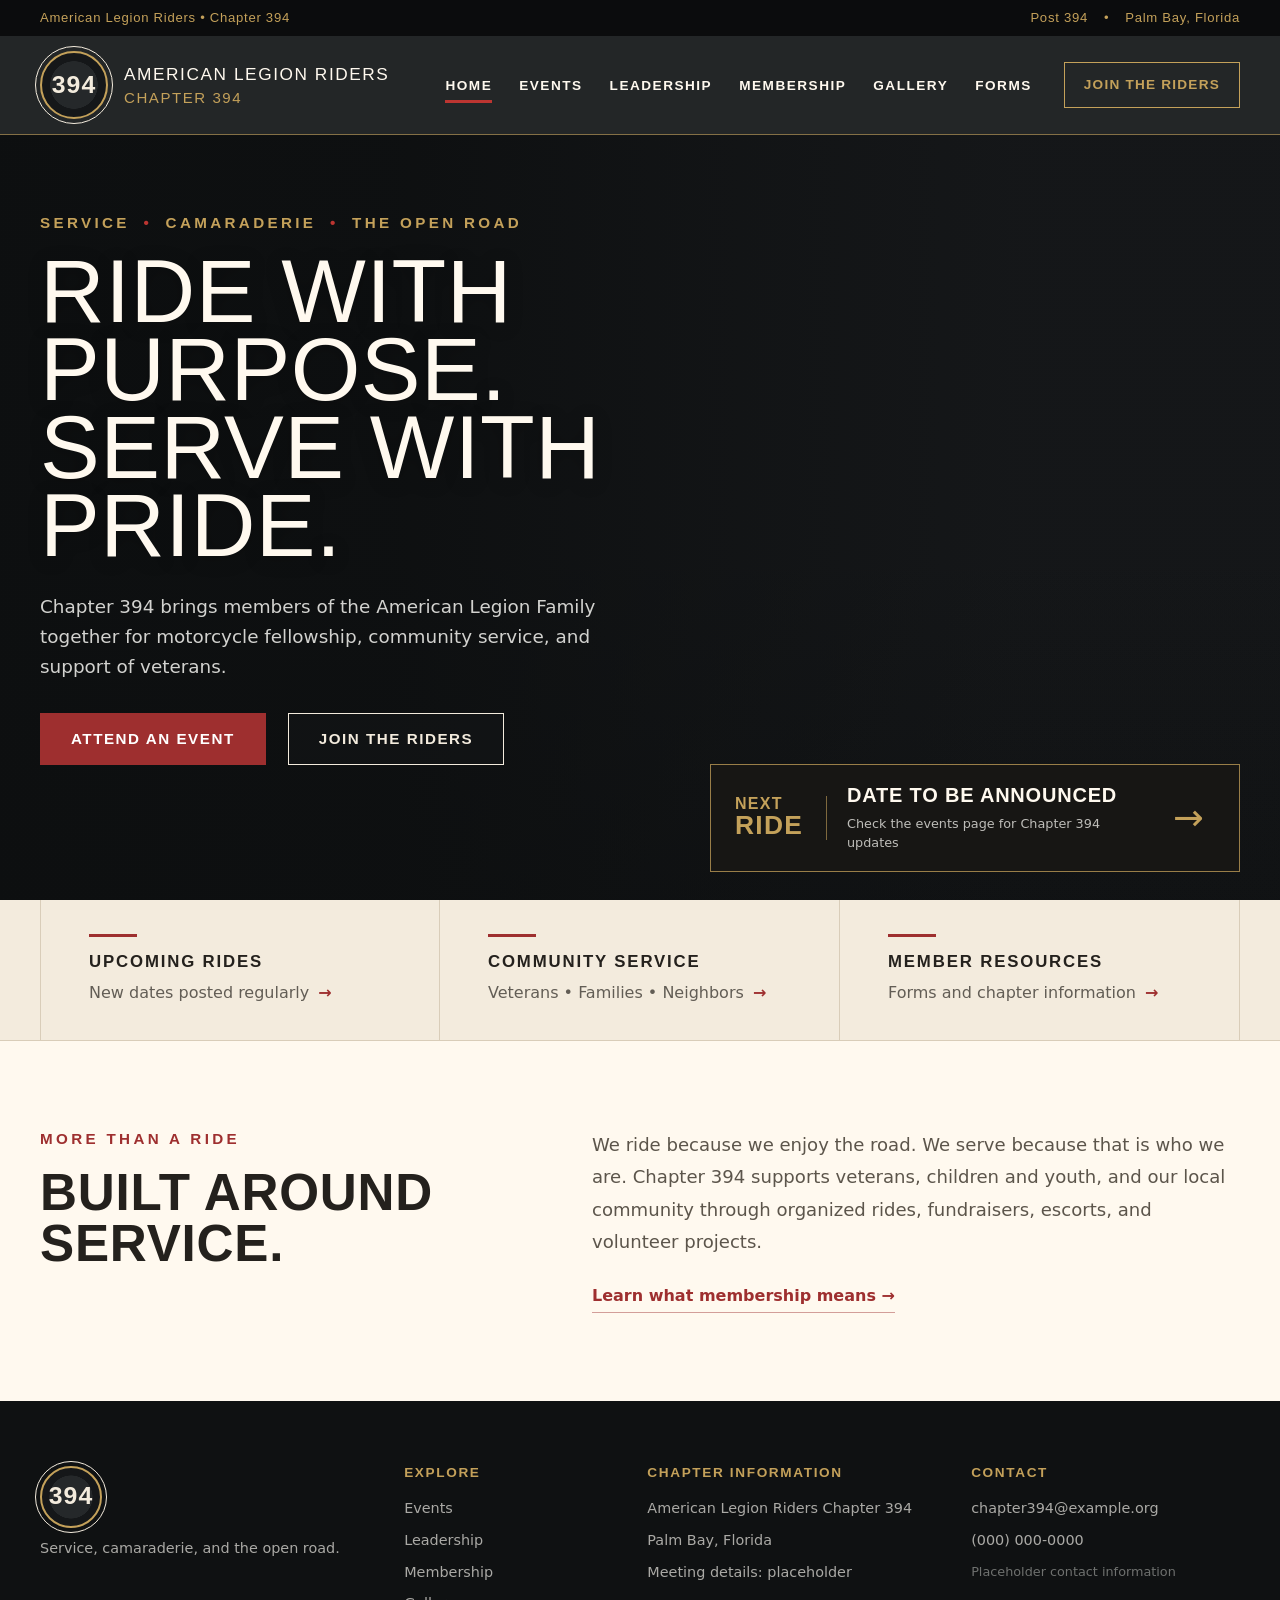
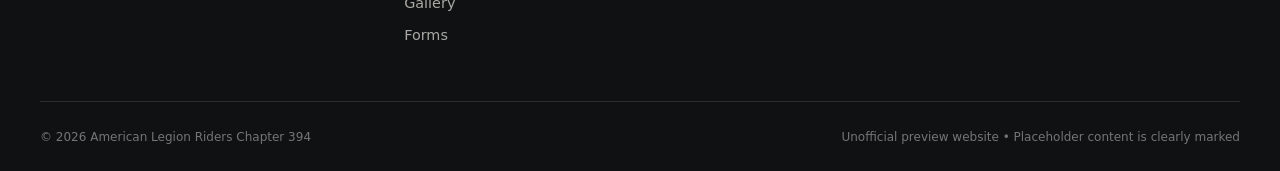
==== index.html @ c44722e5 "initial page rough on the edges ugly code" ====
<!DOCTYPE html>
<html lang="en">
<head>
    <meta charset="utf-8" />
    <meta name="viewport" content="width=device-width, initial-scale=1" />
    
    <!-- Link to your local CSS style sheet -->
    <link rel="stylesheet" href="style.css" />
    
    <!-- Link to your local JavaScript logic -->
    <script src="script.js"></script>

    <title>American Legion Riders Chapter 394</title>
    <meta name="description" content="Events, membership, leadership, galleries, and resources for American Legion Riders Chapter 394 in Palm Bay, Florida." />
    <meta name="codex-preview" content="development" />
</head>
<body>

    <!-- Utility Header Strip -->
    <div class="utility">
        <div class="wrap">
            <span>American Legion Riders • Chapter 394</span>
            <span class="utility-links">Post 394 <span>•</span> Palm Bay, Florida</span>
        </div>
    </div>

    <!-- Main Navigation Header -->
    <header class="site-header">
        <div class="wrap nav-wrap">
            <a href="index.html" class="brand" aria-label="Chapter 394 home">
                <span class="brand-mark">394</span>
                <span>American Legion Riders<small>Chapter 394</small></span>
            </a>
            <nav class="desktop-nav" aria-label="Main navigation">
                <a href="index.html" class="active">Home</a>
                <a href="events.html" class="">Events</a>
                <a href="leadership.html" class="">Leadership</a>
                <a href="membership.html" class="">Membership</a>
                <a href="gallery.html" class="">Gallery</a>
                <a href="forms.html" class="">Forms</a>
            </nav>
            <a href="membership.html" class="nav-cta">Join the Riders</a>
            
            <!-- Mobile Menu Toggler -->
            <details class="mobile-menu">
                <summary aria-label="Open navigation">
                    <span></span>
                    <span></span>
                    <span></span>
                </summary>
                <nav>
                    <a href="index.html" class="active">Home</a>
                    <a href="events.html" class="">Events</a>
                    <a href="leadership.html" class="">Leadership</a>
                    <a href="membership.html" class="">Membership</a>
                    <a href="gallery.html" class="">Gallery</a>
                    <a href="forms.html" class="">Forms</a>
                    <a href="membership.html">Join the Riders</a>
                </nav>
            </details>
        </div>
    </header>

    <!-- Main Webpage Content -->
    <main>
        <!-- Hero Section -->
        <section class="hero">
            <div class="hero-image" aria-hidden="true"></div>
            <div class="hero-shade"></div>
            <div class="hero-content wrap">
                <p class="eyebrow">Service <span>•</span> Camaraderie <span>•</span> The open road</p>
                <h1>Ride with purpose.<br/>Serve with pride.</h1>
                <p class="hero-copy">Chapter 394 brings members of the American Legion Family together for motorcycle fellowship, community service, and support of veterans.</p>
                <div class="button-row">
                    <a href="events.html" class="button button-red">Attend an event</a>
                    <a href="membership.html" class="button button-ghost">Join the Riders</a>
                </div>
            </div>
            <a href="/events" class="next-event">
                <span class="event-date">NEXT<br/><strong>RIDE</strong></span>
                <span><strong>Date to be announced</strong><small>Check the events page for Chapter 394 updates</small></span>
                <span class="arrow">→</span>
            </a>
        </section>

        <!-- Highlight Grid Section -->
        <section class="highlight-strip" aria-label="Chapter highlights">
            <div class="wrap highlight-grid">
                <a href="events.html" class="highlight">
                    <span class="red-rule"></span>
                    <strong>Upcoming rides</strong>
                    <span>New dates posted regularly <b>→</b></span>
                </a>
                <a href="events.html#service" class="highlight">
                    <span class="red-rule"></span>
                    <strong>Community service</strong>
                    <span>Veterans • Families • Neighbors <b>→</b></span>
                </a>
                <a href="forms.html" class="highlight">
                    <span class="red-rule"></span>
                    <strong>Member resources</strong>
                    <span>Forms and chapter information <b>→</b></span>
                </a>
            </div>
        </section>

        <!-- Brief Split Intro Section -->
        <section class="section split-intro wrap">
            <div>
                <p class="eyebrow dark">More than a ride</p>
                <h2>Built around service.</h2>
            </div>
            <div>
                <p>We ride because we enjoy the road. We serve because that is who we are. Chapter 394 supports veterans, children and youth, and our local community through organized rides, fundraisers, escorts, and volunteer projects.</p>
                <a href="membership.html" class="text-link">Learn what membership means →</a>
            </div>
        </section>
    </main>

    <!-- Footer Information Elements -->
    <footer>
        <div class="wrap footer-grid">
            <div>
                <div class="footer-mark">394</div>
                <p>Service, camaraderie, and the open road.</p>
            </div>
            <div>
                <strong>Explore</strong>
                <a href="events.html">Events</a>
                <a href="leadership.html">Leadership</a>
                <a href="membership.html">Membership</a>
                <a href="gallery.html">Gallery</a>
                <a href="forms.html">Forms</a>
            </div>
            <div>
                <strong>Chapter information</strong>
                <span>American Legion Riders Chapter 394</span>
                <span>Palm Bay, Florida</span>
                <span>Meeting details: placeholder</span>
            </div>
            <div>
                <strong>Contact</strong>
                <span>chapter394@example.org</span>
                <span>(000) 000-0000</span>
                <small>Placeholder contact information</small>
            </div>
        </div>
        <div class="footer-bottom wrap">
            <span>© 2026 American Legion Riders Chapter 394</span>
            <span>Unofficial preview website • Placeholder content is clearly marked</span>
        </div>
    </footer>

</body>
</html>
---- style.css ----
/* ! tailwindcss v4.2.1 | MIT License | https://tailwindcss.com */

@layer theme {
  :root,
  :host {
    --font-sans: ui-sans-serif, system-ui, sans-serif, "Apple Color Emoji", "Segoe UI Emoji", "Segoe UI Symbol", "Noto Color Emoji";
    --font-mono: ui-monospace, SFMono-Regular, Menlo, Monaco, Consolas, "Liberation Mono", "Courier New", monospace;
    --spacing: .25rem;
    --default-font-family: var(--font-sans);
    --default-mono-font-family: var(--font-mono);
  }
}

@layer base {
  *,
  :after,
  :before,
  ::backdrop {
    box-sizing: border-box;
    border: 0 solid;
    margin: 0;
    padding: 0;
  }

  ::file-selector-button {
    box-sizing: border-box;
    border: 0 solid;
    margin: 0;
    padding: 0;
  }

  html,
  :host {
    -webkit-text-size-adjust: 100%;
    tab-size: 4;
    line-height: 1.5;
    font-family: var(--default-font-family, ui-sans-serif, system-ui, sans-serif, "Apple Color Emoji", "Segoe UI Emoji", "Segoe UI Symbol", "Noto Color Emoji");
    font-feature-settings: var(--default-font-feature-settings, normal);
    font-variation-settings: var(--default-font-variation-settings, normal);
    -webkit-tap-highlight-color: transparent;
  }

  hr {
    height: 0;
    color: inherit;
    border-top-width: 1px;
  }

  abbr:where([title]) {
    -webkit-text-decoration: underline dotted;
    text-decoration: underline dotted;
  }

  h1,
  h2,
  h3,
  h4,
  h5,
  h6 {
    font-size: inherit;
    font-weight: inherit;
  }

  a {
    color: inherit;
    -webkit-text-decoration: inherit;
    text-decoration: inherit;
  }

  b,
  strong {
    font-weight: bolder;
  }

  code,
  kbd,
  samp,
  pre {
    font-family: var(--default-mono-font-family, ui-monospace, SFMono-Regular, Menlo, Monaco, Consolas, "Liberation Mono", "Courier New", monospace);
    font-feature-settings: var(--default-mono-font-feature-settings, normal);
    font-variation-settings: var(--default-mono-font-variation-settings, normal);
    font-size: 1em;
  }

  small {
    font-size: 80%;
  }

  sub,
  sup {
    vertical-align: baseline;
    font-size: 75%;
    line-height: 0;
    position: relative;
  }

  sub {
    bottom: -.25em;
  }

  sup {
    top: -.5em;
  }

  table {
    text-indent: 0;
    border-color: inherit;
    border-collapse: collapse;
  }

  :-moz-focusring {
    outline: auto;
  }

  progress {
    vertical-align: baseline;
  }

  summary {
    display: list-item;
  }

  ol,
  ul,
  menu {
    list-style: none;
  }

  img,
  svg,
  video,
  canvas,
  audio,
  iframe,
  embed,
  object {
    vertical-align: middle;
    display: block;
  }

  img,
  video {
    max-width: 100%;
    height: auto;
  }
}
@layer base {
  button,
  input,
  select,
  optgroup,
  textarea {
    font: inherit;
    font-feature-settings: inherit;
    font-variation-settings: inherit;
    letter-spacing: inherit;
    color: inherit;
    opacity: 1;
    background-color: #0000;
    border-radius: 0;
  }

  ::file-selector-button {
    font: inherit;
    font-feature-settings: inherit;
    font-variation-settings: inherit;
    letter-spacing: inherit;
    color: inherit;
    opacity: 1;
    background-color: #0000;
    border-radius: 0;
    margin-inline-end: 4px;
    appearance: button;
  }

  :where(select:is([multiple], [size])) optgroup {
    font-weight: bolder;
  }

  :where(select:is([multiple], [size])) optgroup option {
    padding-inline-start: 20px;
  }

  ::placeholder {
    opacity: 1;
  }

  @supports (not ((-webkit-appearance: -apple-pay-button))) or (contain-intrinsic-size: 1px) {
    ::placeholder {
      color: currentColor;
    }

    @supports (color: color-mix(in lab, red, red)) {
      ::placeholder {
        color: color-mix(in oklab, currentcolor 50%, transparent);
      }
    }
  }

  textarea {
    resize: vertical;
  }

  ::-webkit-search-decoration {
    -webkit-appearance: none;
  }

  ::-webkit-date-and-time-value {
    min-height: 1lh;
    text-align: inherit;
  }

  ::-webkit-datetime-edit {
    display: inline-flex;
    padding-block: 0;
  }

  ::-webkit-datetime-edit-fields-wrapper {
    padding: 0;
  }

  ::-webkit-datetime-edit-year-field,
  ::-webkit-datetime-edit-month-field,
  ::-webkit-datetime-edit-day-field,
  ::-webkit-datetime-edit-hour-field,
  ::-webkit-datetime-edit-minute-field,
  ::-webkit-datetime-edit-second-field,
  ::-webkit-datetime-edit-millisecond-field,
  ::-webkit-datetime-edit-meridiem-field {
    padding-block: 0;
  }

  ::-webkit-calendar-picker-indicator {
    line-height: 1;
  }

  :-moz-ui-invalid {
    box-shadow: none;
  }

  button,
  input:where([type=button], [type=reset], [type=submit]) {
    appearance: button;
  }

  ::-webkit-inner-spin-button,
  ::-webkit-outer-spin-button {
    height: auto;
  }

  [hidden]:where(:not([hidden=until-found])) {
    display: none !important;
  }
}

@layer components;

@layer utilities {
  .visible {
    visibility: visible;
  }

  .relative {
    position: relative;
  }

  .start {
    inset-inline-start: var(--spacing);
  }

  .table {
    display: table;
  }
}
/* Custom Theme Variables & Globals */
:root {
  --charcoal: #151719;
  --nav: #202326;
  --cream: #f3ebdd;
  --paper: #fff9ef;
  --red: #9e2f2f;
  --red-bright: #bc3531;
  --gold: #c4a15a;
  --muted: #a7aaac;
  --ink: #24211d;
  --line: #d9cdb9;
}

* {
  box-sizing: border-box;
}

html {
  scroll-behavior: smooth;
}

body {
  background: var(--paper);
  color: var(--ink);
  margin: 0;
  font-family: Inter, ui-sans-serif, system-ui, -apple-system, BlinkMacSystemFont, Segoe UI, sans-serif;
  overflow-x: clip;
}

a {
  text-decoration: none;
  color: inherit;
}

img {
  width: 100%;
  display: block;
}

button,
input,
summary {
  font: inherit;
}

/* Component & Layout Rules */
.wrap {
  width: min(1200px, 100% - 48px);
  margin-inline: auto;
}

.utility {
  height: 36px;
  color: var(--gold);
  letter-spacing: .055em;
  background: #0b0c0d;
  font-family: Arial Narrow, Impact, sans-serif;
  font-size: .82rem;
}

.utility .wrap {
  justify-content: space-between;
  align-items: center;
  height: 100%;
  display: flex;
}

.utility-links {
  gap: 16px;
  display: flex;
}

.site-header {
  z-index: 50;
  color: var(--paper);
  -webkit-backdrop-filter: blur(14px);
  backdrop-filter: blur(14px);
  background: #1c1f21f7;
  border-bottom: 1px solid #c4a15a99;
  position: sticky;
  top: 0;
}

.nav-wrap {
  align-items: center;
  gap: 32px;
  height: 98px;
  display: flex;
}

.brand {
  text-transform: uppercase;
  letter-spacing: .09em;
  align-items: center;
  gap: 16px;
  min-width: 325px;
  font-family: Arial Narrow, Impact, sans-serif;
  font-size: 1.08rem;
  line-height: 1.05;
  display: flex;
}

.brand small {
  color: var(--gold);
  margin-top: 7px;
  font-size: .94rem;
  display: block;
}

.brand-mark,
.footer-mark {
  border: 2px solid var(--gold);
  outline: 1px solid var(--cream);
  outline-offset: 4px;
  width: 68px;
  height: 68px;
  color: var(--cream);
  letter-spacing: .04em;
  background: radial-gradient(circle, #25282a 0 52%, #151719 53%);
  border-radius: 50%;
  place-items: center;
  font: 800 1.55rem/1 Arial Narrow, Impact, sans-serif;
  display: grid;
}

.desktop-nav {
  align-items: center;
  gap: 27px;
  margin-left: auto;
  display: flex;
}

.desktop-nav a {
  text-transform: uppercase;
  letter-spacing: .11em;
  padding: 36px 0 34px;
  font: 700 .85rem/1 Arial Narrow, Impact, sans-serif;
  position: relative;
}

.desktop-nav a:after {
  content: "";
  background: var(--red-bright);
  height: 3px;
  transition: right .16s;
  position: absolute;
  bottom: 24px;
  left: 0;
  right: 100%;
}

.desktop-nav a:hover:after,
.desktop-nav a.active:after {
  right: 0;
}

.nav-cta {
  border: 1px solid var(--gold);
  color: var(--gold);
  text-transform: uppercase;
  letter-spacing: .09em;
  padding: 15px 19px;
  font: 700 .85rem/1 Arial Narrow, Impact, sans-serif;
  transition: all .16s;
}

.nav-cta:hover {
  background: var(--gold);
  color: var(--charcoal);
  transform: translateY(-2px);
}

.mobile-menu {
  margin-left: auto;
  display: none;
  position: relative;
}

.mobile-menu summary {
  cursor: pointer;
  border: 1px solid var(--gold);
  align-content: center;
  gap: 5px;
  width: 46px;
  height: 42px;
  padding: 0 11px;
  list-style: none;
  display: grid;
}

.mobile-menu summary::-webkit-details-marker {
  display: none;
}

.mobile-menu summary span {
  background: var(--cream);
  height: 2px;
  display: block;
}

.mobile-menu nav {
  background: #151719;
  border-top: 1px solid #3b3d3f;
  padding: 12px 24px 24px;
  display: grid;
  position: fixed;
  top: 134px;
  left: 0;
  right: 0;
  box-shadow: 0 18px 30px #00000059;
}

.mobile-menu nav a {
  text-transform: uppercase;
  letter-spacing: .1em;
  border-bottom: 1px solid #323436;
  padding: 16px 4px;
  font-weight: 800;
}

.mobile-menu nav a.active {
  color: var(--gold);
}
.hero {
  min-height: 650px;
  color: var(--paper);
  background: var(--charcoal);
  position: relative;
  overflow: hidden;
}

.hero-image {
  background: url(/images/hero-road.png) 100%/cover no-repeat;
  position: absolute;
  inset: 0;
  transform: scale(1.01);
}

.hero-shade {
  background: linear-gradient(90deg, #0d0f10fa 0%, #0d0f10e6 31%, #0d0f106b 55%, #0d0f100a 79%), linear-gradient(#0000 55%, #0d0f108c);
  position: absolute;
  inset: 0;
}

.hero-content {
  z-index: 2;
  padding-top: 78px;
  padding-bottom: 135px;
  position: relative;
}

.eyebrow {
  color: var(--gold);
  text-transform: uppercase;
  letter-spacing: .22em;
  margin: 0 0 20px;
  font: 800 .95rem/1.3 Arial Narrow, Impact, sans-serif;
}

.eyebrow span {
  color: var(--red-bright);
  margin: 0 6px;
}

.eyebrow.dark {
  color: var(--red);
}

.hero h1,
.page-hero h1 {
  text-transform: uppercase;
  letter-spacing: .005em;
  margin: 0;
  font-family: Arial Narrow, Impact, sans-serif;
}

.hero h1 {
  text-shadow: 0 3px 18px #00000040;
  max-width: 720px;
  font-size: clamp(4.2rem, 7vw, 7.7rem);
  line-height: .87;
}

.hero-copy {
  color: #d2d2cf;
  width: min(590px, 100%);
  margin: 27px 0 0;
  font-size: 1.15rem;
  line-height: 1.65;
}

.button-row {
  gap: 22px;
  margin-top: 30px;
  display: flex;
}

.button {
  text-transform: uppercase;
  letter-spacing: .1em;
  border: 1px solid #0000;
  justify-content: center;
  align-items: center;
  min-height: 52px;
  padding: 0 30px;
  font: 800 .95rem/1 Arial Narrow, Impact, sans-serif;
  transition: transform .16s, box-shadow .16s, background .16s;
  display: inline-flex;
}

.button:hover {
  transform: translateY(-2px);
  box-shadow: 0 10px 24px #0003;
}

.button-red {
  background: var(--red);
  color: #fff;
}

.button-red:hover {
  background: var(--red-bright);
}

.button-ghost {
  border-color: var(--cream);
  color: var(--cream);
  background: #15171973;
}

.button-dark {
  background: var(--charcoal);
  color: var(--cream);
}

.next-event {
  z-index: 3;
  background: #181715f0;
  border: 1px solid #c4a15abf;
  grid-template-columns: 92px 1fr 42px;
  align-items: center;
  gap: 20px;
  width: min(530px, 100% - 48px);
  min-height: 104px;
  padding: 18px 24px;
  transition: all .16s;
  display: grid;
  position: absolute;
  bottom: 28px;
  right: max(24px, 50vw - 600px);
}

.next-event:hover {
  border-color: var(--gold);
  transform: translateY(-2px);
}

.event-date {
  color: var(--gold);
  letter-spacing: .08em;
  border-right: 1px solid #c4a15a99;
  font: 800 1rem/1.05 Arial Narrow, Impact, sans-serif;
}

.event-date strong {
  font-size: 1.65rem;
}

.next-event > span:nth-child(2) strong {
  text-transform: uppercase;
  letter-spacing: .04em;
  font: 800 1.25rem/1.2 Arial Narrow, Impact, sans-serif;
  display: block;
}

.next-event small {
  color: #bebdb9;
  margin-top: 7px;
  display: block;
}

.arrow {
  color: var(--gold);
  font-size: 2.3rem;
  transition: transform .16s;
}

.next-event:hover .arrow {
  transform: translate(5px);
}

.highlight-strip {
  background: var(--cream);
  border-bottom: 1px solid var(--line);
}

.highlight-grid {
  grid-template-columns: repeat(3, 1fr);
  display: grid;
}

.highlight {
  border-right: 1px solid var(--line);
  min-height: 140px;
  padding: 34px 48px;
  position: relative;
}

.highlight:first-child {
  border-left: 1px solid var(--line);
}

.red-rule {
  background: var(--red);
  width: 48px;
  height: 3px;
  margin-bottom: 17px;
  display: block;
}

.highlight strong {
  text-transform: uppercase;
  letter-spacing: .11em;
  font: 800 1.05rem/1 Arial Narrow, Impact, sans-serif;
  display: block;
}

.highlight > span:last-child {
  color: #625d55;
  margin-top: 11px;
  display: block;
}

.highlight b {
  color: var(--red);
  margin-left: 4px;
}

.highlight:hover {
  background: #fbf5e9;
}

.section {
  padding-block: 88px;
}

.split-intro {
  grid-template-columns: .8fr 1.2fr;
  align-items: start;
  gap: 10%;
  display: grid;
}

h2 {
  text-transform: uppercase;
  letter-spacing: .015em;
  margin: 0;
  font: 800 clamp(2.4rem, 4vw, 4.3rem)/.98 Arial Narrow, Impact, sans-serif;
}

.split-intro p:not(.eyebrow) {
  color: #5c554b;
  margin: 0 0 25px;
  font-size: 1.13rem;
  line-height: 1.8;
}

.text-link {
  color: var(--red);
  border-bottom: 1px solid #9e2f2f73;
  padding-bottom: 4px;
  font-weight: 800;
  display: inline-block;
}

.page-hero {
  background: var(--charcoal);
  color: var(--paper);
  border-bottom: 3px solid var(--red);
  padding: 75px 0 80px;
  position: relative;
  overflow: hidden;
}

.page-hero:after {
  content: "394";
  color: #ffffff06;
  font: 800 15rem/1 Arial Narrow, Impact, sans-serif;
  position: absolute;
  bottom: -55px;
  right: 2vw;
}

.page-hero h1 {
  font-size: clamp(4rem, 7vw, 7rem);
  line-height: .92;
}

.page-hero .wrap > p:last-child {
  color: #c8c7c3;
  max-width: 700px;
  margin: 24px 0 0;
  font-size: 1.15rem;
  line-height: 1.65;
}

.section-heading,
.forms-intro {
  grid-template-columns: 1fr 1fr;
  align-items: end;
  gap: 10%;
  margin-bottom: 42px;
  display: grid;
}

.section-heading > p,
.forms-intro > p {
  color: #6a6257;
  margin: 0;
  line-height: 1.7;
}

.event-list {
  border-top: 1px solid var(--line);
}

.event-row {
  border-bottom: 1px solid var(--line);
  grid-template-columns: 115px 1fr 50px;
  align-items: center;
  gap: 28px;
  padding: 28px 20px;
  transition: all .16s;
  display: grid;
}

.event-row:hover {
  background: var(--cream);
  padding-inline: 28px 14px;
}

.event-block {
  color: var(--red);
  border-right: 1px solid var(--line);
}

.event-block span {
  letter-spacing: .14em;
  font: 800 .8rem/1 Arial Narrow, Impact, sans-serif;
  display: block;
}

.event-block strong {
  color: var(--ink);
  text-transform: uppercase;
  margin-top: 8px;
  font: 800 1.35rem/1 Arial Narrow, Impact, sans-serif;
  display: block;
}

.tag {
  color: var(--red);
  letter-spacing: .16em;
  text-transform: uppercase;
  font: 800 .7rem/1 Arial Narrow, Impact, sans-serif;
}

.event-info h3,
.form-row h3 {
  text-transform: uppercase;
  margin: 7px 0 5px;
  font: 800 1.55rem/1.1 Arial Narrow, Impact, sans-serif;
}

.event-info p {
  color: #6b645b;
  margin: 0;
}

.event-info p span {
  color: var(--gold);
  margin-inline: 6px;
}

.event-arrow {
  color: var(--gold);
  font-size: 2rem;
}

.dark-section {
  background: var(--charcoal);
  color: var(--paper);
}

.service-callout {
  justify-content: space-between;
  align-items: center;
  gap: 50px;
  min-height: 360px;
  display: flex;
}

.service-callout h2 {
  max-width: 700px;
}

.service-callout p:not(.eyebrow) {
  color: #c2c1bd;
  max-width: 650px;
  line-height: 1.7;
}

.lead-grid {
  grid-template-columns: repeat(3, 1fr);
  gap: 28px;
  display: grid;
}

.leader-card {
  border: 1px solid var(--line);
  background: #fffdf8;
  padding: 25px;
  transition: all .18s;
}

.leader-card:hover {
  transform: translateY(-4px);
  box-shadow: 0 18px 40px #2e241817;
}

.leader-photo {
  border-bottom: 3px solid var(--gold);
  background: linear-gradient(135deg, #292c2e, #111315);
  place-items: center;
  height: 190px;
  margin-bottom: 24px;
  display: grid;
}

.leader-photo span {
  border: 2px solid var(--gold);
  width: 82px;
  height: 82px;
  color: var(--cream);
  border-radius: 50%;
  place-items: center;
  font: 800 1.65rem/1 Arial Narrow, Impact, sans-serif;
  display: grid;
}

.leader-card h2 {
  margin: 9px 0 12px;
  font-size: 1.7rem;
}

.leader-card p {
  color: #6b645a;
  line-height: 1.65;
}

.quote-band {
  background: var(--cream);
  border-block: 1px solid var(--line);
  padding: 72px 0;
}

blockquote {
  max-width: 950px;
  color: var(--ink);
  text-transform: uppercase;
  margin: 0;
  font: 800 clamp(2rem, 4vw, 4rem)/1.05 Arial Narrow, Impact, sans-serif;
}

.quote-band span {
  color: var(--red);
  text-transform: uppercase;
  letter-spacing: .12em;
  margin-top: 24px;
  font-size: .75rem;
  font-weight: 800;
  display: block;
}

.membership-grid {
  grid-template-columns: 1.15fr .85fr;
  align-items: start;
  gap: 9%;
  display: grid;
}

.membership-grid > div > p:not(.eyebrow),
.join-steps p,
.value-card p {
  color: #655e54;
  line-height: 1.75;
}

.membership-grid > div > h2 {
  margin-bottom: 28px;
}

.notice {
  border-left: 4px solid var(--gold);
  background: var(--cream);
  margin-top: 35px;
  padding: 22px 24px;
}

.notice strong {
  text-transform: uppercase;
  letter-spacing: .06em;
  font-family: Arial Narrow, Impact, sans-serif;
}

.notice p {
  font-size: .92rem;
  margin: 7px 0 0 !important;
}

.join-steps {
  background: var(--charcoal);
  color: var(--paper);
  border-top: 4px solid var(--gold);
  padding: 42px;
}

.join-steps h2 {
  font-size: 3.3rem;
}

.join-steps ol {
  margin: 30px 0;
  padding: 0;
  list-style: none;
}

.join-steps li {
  grid-template-columns: 42px 1fr;
  gap: 15px;
  margin-bottom: 25px;
  display: grid;
}

.join-steps li > span {
  border: 1px solid var(--gold);
  width: 34px;
  height: 34px;
  color: var(--gold);
  border-radius: 50%;
  place-items: center;
  font-weight: 800;
  display: grid;
}

.join-steps li strong {
  text-transform: uppercase;
  letter-spacing: .06em;
  font-family: Arial Narrow, Impact, sans-serif;
}

.join-steps li p {
  color: #bbb9b4;
  margin: 6px 0 0;
  font-size: .9rem;
  line-height: 1.55;
}

.values {
  grid-template-columns: repeat(3, 1fr);
  gap: 25px;
  padding-top: 0;
  display: grid;
}

.value-card {
  border-top: 3px solid var(--red);
  background: var(--cream);
  padding: 30px;
}

.value-card b {
  color: var(--gold);
  letter-spacing: .12em;
  font-family: Arial Narrow, Impact, sans-serif;
}

.value-card h3 {
  text-transform: uppercase;
  margin: 16px 0 8px;
  font: 800 1.7rem/1 Arial Narrow, Impact, sans-serif;
}

.gallery-grid {
  grid-template-columns: repeat(3, 1fr);
  gap: 22px;
  display: grid;
}

.gallery-card {
  background: var(--charcoal);
  min-height: 330px;
  margin: 0;
  position: relative;
  overflow: hidden;
}

.gallery-card.wide {
  grid-column: span 2;
}

.gallery-card img,
.photo-placeholder {
  object-fit: cover;
  height: 330px;
  transition: transform .5s;
}

.gallery-card:hover img {
  transform: scale(1.025);
}

.gallery-card figcaption {
  color: #fff;
  background: linear-gradient(#0000, #0a0b0ceb);
  padding: 55px 24px 22px;
  position: absolute;
  inset: auto 0 0;
}

.gallery-card figcaption strong {
  text-transform: uppercase;
  font: 800 1.35rem/1 Arial Narrow, Impact, sans-serif;
  display: block;
}

.gallery-card figcaption span {
  color: #d3d1cb;
  margin-top: 7px;
  font-size: .87rem;
  display: block;
}

.photo-placeholder {
  color: var(--gold);
  background: repeating-linear-gradient(135deg, #1c1f21, #1c1f21 14px, #222527 14px 28px);
  align-content: center;
  place-items: center;
  display: grid;
}

.photo-placeholder span {
  font: 800 4rem/1 Arial Narrow, Impact, sans-serif;
}

.photo-placeholder small {
  color: var(--muted);
  text-transform: uppercase;
  letter-spacing: .1em;
  margin-top: 10px;
}

.gallery-note {
  color: #756e65;
  margin-top: 24px;
  font-size: .86rem;
}

.forms-list {
  gap: 16px;
  display: grid;
}

.form-row {
  border: 1px solid var(--line);
  background: #fffdf8;
  grid-template-columns: 62px 1fr auto;
  align-items: center;
  gap: 24px;
  padding: 25px 28px;
  display: grid;
}

.file-icon {
  width: 54px;
  height: 54px;
  color: var(--cream);
  background: var(--red);
  place-items: center;
  font-size: 1.8rem;
  display: grid;
}

.form-row h3 {
  margin-top: 0;
}

.form-row p {
  color: #6a6257;
  margin: 0;
}

.form-row small {
  color: var(--red);
  letter-spacing: .1em;
  margin-top: 9px;
  font-weight: 800;
  display: block;
}

.wide-notice {
  max-width: none;
}

footer {
  color: #d7d5cf;
  background: #0f1112;
  padding-top: 65px;
}

.footer-grid {
  grid-template-columns: 1.15fr .7fr 1fr 1fr;
  gap: 55px;
  padding-bottom: 55px;
  display: grid;
}

.footer-grid > div {
  flex-direction: column;
  align-items: flex-start;
  gap: 10px;
  display: flex;
}

.footer-grid strong {
  color: var(--gold);
  text-transform: uppercase;
  letter-spacing: .12em;
  margin-bottom: 9px;
  font: 800 .85rem/1 Arial Narrow, Impact, sans-serif;
}

.footer-grid a:hover {
  color: var(--gold);
}

.footer-grid span,
.footer-grid a,
.footer-grid p {
  color: #aaa9a5;
  font-size: .9rem;
  line-height: 1.5;
}

.footer-grid small {
  color: #6f716f;
}

.footer-mark {
  width: 62px;
  height: 62px;
}

.footer-bottom {
  color: #747675;
  border-top: 1px solid #2a2c2e;
  justify-content: space-between;
  align-items: center;
  gap: 24px;
  min-height: 70px;
  font-size: .75rem;
  display: flex;
}

:focus-visible {
  outline: 3px solid var(--gold);
  outline-offset: 3px;
}
@media (prefers-reduced-motion: reduce) {
  * {
    scroll-behavior: auto !important;
    transition: none !important;
  }
}

@media (width <= 1050px) {
  .desktop-nav,
  .nav-cta {
    display: none;
  }

  .mobile-menu {
    display: block;
  }

  .brand {
    min-width: 0;
  }

  .hero h1 {
    font-size: clamp(4rem, 10vw, 6rem);
  }

  .hero-shade {
    background: linear-gradient(90deg, #0d0f10f7, #0d0f10ad 65%, #0d0f1052);
  }

  .lead-grid {
    grid-template-columns: repeat(2, 1fr);
  }
}

@media (width <= 720px) {
  .wrap {
    width: min(100% - 32px, 1200px);
  }

  .utility {
    height: 32px;
    font-size: .7rem;
  }

  .utility-links {
    display: none;
  }

  .nav-wrap {
    height: 78px;
  }

  .brand-mark {
    outline-offset: 2px;
    width: 50px;
    height: 50px;
    font-size: 1.15rem;
  }

  .brand {
    gap: 12px;
    font-size: .8rem;
  }

  .brand small {
    margin-top: 5px;
    font-size: .72rem;
  }

  .mobile-menu nav {
    padding-inline: 20px;
    top: 110px;
    overflow-x: hidden;
  }

  .mobile-menu nav a {
    letter-spacing: .06em;
    white-space: normal;
    overflow-wrap: anywhere;
    width: 100%;
    max-width: 100%;
    padding-right: 28px;
    font-size: clamp(.88rem, 4vw, 1rem);
    line-height: 1.3;
  }

  .hero {
    min-height: 690px;
  }

  .hero-image {
    background-position: 64%;
  }

  .hero-shade {
    background: linear-gradient(#0d0f1054 0%, #0d0f10e6 46%, #0d0f10fa 100%);
  }

  .hero-content {
    padding-top: 68px;
    padding-bottom: 210px;
  }

  .hero h1 {
    font-size: clamp(3.25rem, 16vw, 5rem);
  }

  .hero-copy {
    font-size: 1rem;
    line-height: 1.55;
  }

  .button-row {
    flex-direction: column;
    gap: 12px;
  }

  .button-row .button {
    width: 100%;
  }

  .next-event {
    grid-template-columns: 67px 1fr 25px;
    gap: 13px;
    width: auto;
    padding: 16px;
    bottom: 20px;
    left: 16px;
    right: 16px;
  }

  .next-event small {
    line-height: 1.35;
  }

  .highlight-grid {
    grid-template-columns: 1fr;
  }

  .highlight,
  .highlight:first-child {
    border-left: 0;
    border-right: 0;
    border-bottom: 1px solid var(--line);
    min-height: 0;
    padding: 27px 16px;
  }

  .section {
    padding-block: 60px;
  }

  .split-intro,
  .section-heading,
  .forms-intro,
  .membership-grid {
    grid-template-columns: 1fr;
    gap: 34px;
  }
}
  .page-hero {
    padding: 58px 0 62px;
  }

  .page-hero h1 {
    letter-spacing: -.015em;
    overflow-wrap: anywhere;
    max-width: 100%;
    font-size: clamp(2.65rem, 12.5vw, 3.7rem);
    line-height: .95;
  }

  .event-row {
    grid-template-columns: 72px 1fr;
    gap: 17px;
    padding-inline: 0;
  }

  .event-row:hover {
    padding-inline: 8px 0;
  }

  .event-arrow {
    display: none;
  }

  .event-info p {
    line-height: 1.5;
  }

  .service-callout {
    flex-direction: column;
    justify-content: center;
    align-items: flex-start;
    min-height: 430px;
  }

  .lead-grid,
  .values,
  .gallery-grid {
    grid-template-columns: 1fr;
  }

  .gallery-card.wide {
    grid-column: auto;
  }

  .join-steps {
    padding: 30px 24px;
  }

  .form-row {
    grid-template-columns: 50px 1fr;
    gap: 16px;
  }
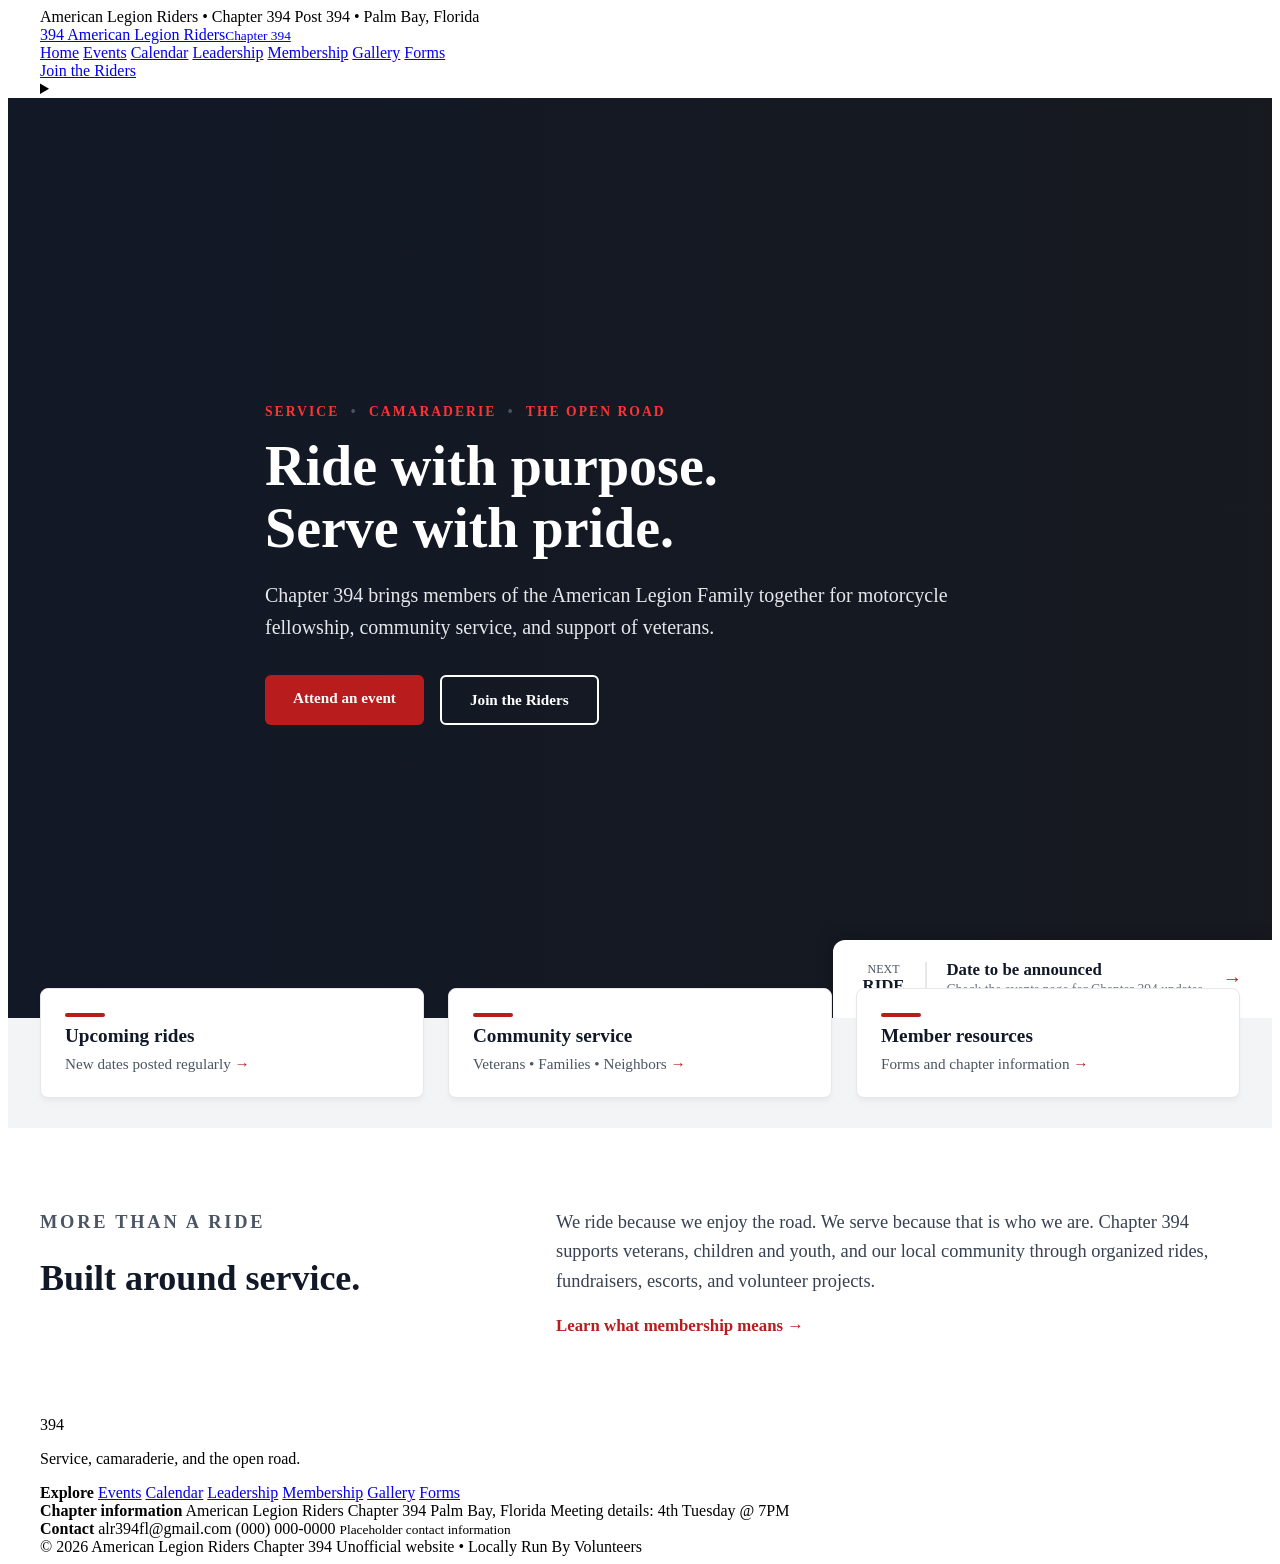
==== commit 90e7ef2e: "Update stylesheet link in index.html Replaced global stylesheet with a dedicated isolated home style" ====
--- a/index.html
+++ b/index.html
@@ -1,155 +1,81 @@
 <!DOCTYPE html>
 <html lang="en">
-<head>
+  <head>
     <meta charset="utf-8" />
     <meta name="viewport" content="width=device-width, initial-scale=1" />
-    
-    <!-- Link to your local CSS style sheet -->
-    <link rel="stylesheet" href="style.css" />
-    
-    <!-- Link to your local JavaScript logic -->
-    <script src="script.js"></script>
-
+    <!-- Replace your global style.css file with the dedicated isolated home sheet -->
+    <link rel="stylesheet" href="css/page-index.css" />
+    <!-- Keep your optional script.js link if it holds other page-specific behavior animations -->
+    <script src="script.js"></script> 
     <title>American Legion Riders Chapter 394</title>
     <meta name="description" content="Events, membership, leadership, galleries, and resources for American Legion Riders Chapter 394 in Palm Bay, Florida." />
     <meta name="codex-preview" content="development" />
-</head>
-<body>
+  </head>
+  <body>
 
-    <!-- Utility Header Strip -->
-    <div class="utility">
-        <div class="wrap">
-            <span>American Legion Riders • Chapter 394</span>
-            <span class="utility-links">Post 394 <span>•</span> Palm Bay, Florida</span>
+    <!-- 1. HEADER COMPONENT ENTRY PLACEHOLDER -->
+    <div id="header-placeholder"></div>
+
+    <!-- Main Webpage Content (Stays unique per file) -->
+    <main>
+      <!-- Hero Section -->
+      <section class="hero">
+        <div class="hero-image" aria-hidden="true"></div>
+        <div class="hero-shade"></div>
+        <div class="hero-content wrap">
+          <p class="eyebrow">Service <span>•</span> Camaraderie <span>•</span> The open road</p>
+          <h1>Ride with purpose.<br/>Serve with pride.</h1>
+          <p class="hero-copy">Chapter 394 brings members of the American Legion Family together for motorcycle fellowship, community service, and support of veterans.</p>
+          <div class="button-row">
+            <a href="events.html" class="button button-red">Attend an event</a>
+            <a href="membership.html" class="button button-ghost">Join the Riders</a>
+          </div>
         </div>
-    </div>
+        <a href="events.html" class="next-event">
+          <span class="event-date">NEXT<br/><strong>RIDE</strong></span>
+          <span><strong>Date to be announced</strong><small>Check the events page for Chapter 394 updates</small></span>
+          <span class="arrow">→</span>
+        </a>
+      </section>
 
-    <!-- Main Navigation Header -->
-    <header class="site-header">
-        <div class="wrap nav-wrap">
-            <a href="index.html" class="brand" aria-label="Chapter 394 home">
-                <span class="brand-mark">394</span>
-                <span>American Legion Riders<small>Chapter 394</small></span>
-            </a>
-            <nav class="desktop-nav" aria-label="Main navigation">
-                <a href="index.html" class="active">Home</a>
-                <a href="events.html" class="">Events</a>
-                <a href="leadership.html" class="">Leadership</a>
-                <a href="membership.html" class="">Membership</a>
-                <a href="gallery.html" class="">Gallery</a>
-                <a href="forms.html" class="">Forms</a>
-            </nav>
-            <a href="membership.html" class="nav-cta">Join the Riders</a>
-            
-            <!-- Mobile Menu Toggler -->
-            <details class="mobile-menu">
-                <summary aria-label="Open navigation">
-                    <span></span>
-                    <span></span>
-                    <span></span>
-                </summary>
-                <nav>
-                    <a href="index.html" class="active">Home</a>
-                    <a href="events.html" class="">Events</a>
-                    <a href="leadership.html" class="">Leadership</a>
-                    <a href="membership.html" class="">Membership</a>
-                    <a href="gallery.html" class="">Gallery</a>
-                    <a href="forms.html" class="">Forms</a>
-                    <a href="membership.html">Join the Riders</a>
-                </nav>
-            </details>
+      <!-- Highlight Grid Section -->
+      <section class="highlight-strip" aria-label="Chapter highlights">
+        <div class="wrap highlight-grid">
+          <a href="events.html" class="highlight">
+            <span class="red-rule"></span>
+            <strong>Upcoming rides</strong>
+            <span>New dates posted regularly <b>→</b></span>
+          </a>
+          <a href="events.html#service" class="highlight">
+            <span class="red-rule"></span>
+            <strong>Community service</strong>
+            <span>Veterans • Families • Neighbors <b>→</b></span>
+          </a>
+          <a href="forms.html" class="highlight">
+            <span class="red-rule"></span>
+            <strong>Member resources</strong>
+            <span>Forms and chapter information <b>→</b></span>
+          </a>
         </div>
-    </header>
+      </section>
 
-    <!-- Main Webpage Content -->
-    <main>
-        <!-- Hero Section -->
-        <section class="hero">
-            <div class="hero-image" aria-hidden="true"></div>
-            <div class="hero-shade"></div>
-            <div class="hero-content wrap">
-                <p class="eyebrow">Service <span>•</span> Camaraderie <span>•</span> The open road</p>
-                <h1>Ride with purpose.<br/>Serve with pride.</h1>
-                <p class="hero-copy">Chapter 394 brings members of the American Legion Family together for motorcycle fellowship, community service, and support of veterans.</p>
-                <div class="button-row">
-                    <a href="events.html" class="button button-red">Attend an event</a>
-                    <a href="membership.html" class="button button-ghost">Join the Riders</a>
-                </div>
-            </div>
-            <a href="/events" class="next-event">
-                <span class="event-date">NEXT<br/><strong>RIDE</strong></span>
-                <span><strong>Date to be announced</strong><small>Check the events page for Chapter 394 updates</small></span>
-                <span class="arrow">→</span>
-            </a>
-        </section>
-
-        <!-- Highlight Grid Section -->
-        <section class="highlight-strip" aria-label="Chapter highlights">
-            <div class="wrap highlight-grid">
-                <a href="events.html" class="highlight">
-                    <span class="red-rule"></span>
-                    <strong>Upcoming rides</strong>
-                    <span>New dates posted regularly <b>→</b></span>
-                </a>
-                <a href="events.html#service" class="highlight">
-                    <span class="red-rule"></span>
-                    <strong>Community service</strong>
-                    <span>Veterans • Families • Neighbors <b>→</b></span>
-                </a>
-                <a href="forms.html" class="highlight">
-                    <span class="red-rule"></span>
-                    <strong>Member resources</strong>
-                    <span>Forms and chapter information <b>→</b></span>
-                </a>
-            </div>
-        </section>
-
-        <!-- Brief Split Intro Section -->
-        <section class="section split-intro wrap">
-            <div>
-                <p class="eyebrow dark">More than a ride</p>
-                <h2>Built around service.</h2>
-            </div>
-            <div>
-                <p>We ride because we enjoy the road. We serve because that is who we are. Chapter 394 supports veterans, children and youth, and our local community through organized rides, fundraisers, escorts, and volunteer projects.</p>
-                <a href="membership.html" class="text-link">Learn what membership means →</a>
-            </div>
-        </section>
+      <!-- Brief Split Intro Section -->
+      <section class="section split-intro wrap">
+        <div>
+          <p class="eyebrow dark">More than a ride</p>
+          <h2>Built around service.</h2>
+        </div>
+        <div>
+          <p>We ride because we enjoy the road. We serve because that is who we are. Chapter 394 supports veterans, children and youth, and our local community through organized rides, fundraisers, escorts, and volunteer projects.</p>
+          <a href="membership.html" class="text-link">Learn what membership means →</a>
+        </div>
+      </section>
     </main>
 
-    <!-- Footer Information Elements -->
-    <footer>
-        <div class="wrap footer-grid">
-            <div>
-                <div class="footer-mark">394</div>
-                <p>Service, camaraderie, and the open road.</p>
-            </div>
-            <div>
-                <strong>Explore</strong>
-                <a href="events.html">Events</a>
-                <a href="leadership.html">Leadership</a>
-                <a href="membership.html">Membership</a>
-                <a href="gallery.html">Gallery</a>
-                <a href="forms.html">Forms</a>
-            </div>
-            <div>
-                <strong>Chapter information</strong>
-                <span>American Legion Riders Chapter 394</span>
-                <span>Palm Bay, Florida</span>
-                <span>Meeting details: placeholder</span>
-            </div>
-            <div>
-                <strong>Contact</strong>
-                <span>chapter394@example.org</span>
-                <span>(000) 000-0000</span>
-                <small>Placeholder contact information</small>
-            </div>
-        </div>
-        <div class="footer-bottom wrap">
-            <span>© 2026 American Legion Riders Chapter 394</span>
-            <span>Unofficial preview website • Placeholder content is clearly marked</span>
-        </div>
-    </footer>
+    <!-- 2. FOOTER COMPONENT ENTRY PLACEHOLDER -->
+    <footer id="footer-placeholder"></footer>
 
-</body>
+    <!-- 3. INJECTOR DRIVER SCRIPT LINK -->
+    <script src="injector.js"></script>
+  </body>
 </html>
--- a/css/page-index.css
+++ b/css/page-index.css
@@ -0,0 +1,274 @@
+/* ==========================================================================
+   PAGE MODULE: MAIN HOMEPAGE HERO CONTAINER
+   ========================================================================== */
+.hero {
+  position: relative;
+  min-height: 80vh;
+  display: flex;
+  flex-direction: column;
+  justify-content: center;
+  align-items: flex-start;
+  padding: 100px 0;
+  overflow: hidden;
+  background-color: #1a1a1a; /* Fallback safe dark tone background */
+}
+
+/* Background image asset layer */
+.hero-image {
+  position: absolute;
+  top: 0;
+  left: 0;
+  width: 100%;
+  height: 100%;
+  background-image: url('images/hero-bg.jpg'); /* Ensure your image path matches this */
+  background-size: cover;
+  background-position: center;
+  z-index: 1;
+}
+
+/* Dark contrast overlay tint protection layer */
+.hero-shade {
+  position: absolute;
+  top: 0;
+  left: 0;
+  width: 100%;
+  height: 100%;
+  background: linear-gradient(90deg, rgba(17,24,39,0.95) 0%, rgba(17,24,39,0.4) 100%);
+  z-index: 2;
+}
+
+.hero-content {
+  position: relative;
+  z-index: 3;
+  color: #ffffff;
+  max-width: 750px !important;
+}
+
+/* Typography elements treatments */
+.eyebrow {
+  font-size: 0.85rem;
+  text-transform: uppercase;
+  letter-spacing: 0.15em;
+  font-weight: 700;
+  color: #ff3333; /* Accent brand red color */
+  margin-bottom: 16px;
+  display: block;
+}
+
+.eyebrow span {
+  color: #4b5563;
+  margin: 0 6px;
+}
+
+.hero h1 {
+  font-size: 3.5rem;
+  font-weight: 900;
+  line-height: 1.1;
+  margin: 0 0 20px 0;
+  color: #ffffff;
+}
+
+.hero-copy {
+  font-size: 1.25rem;
+  line-height: 1.6;
+  color: #e5e7eb;
+  margin: 0 0 32px 0;
+}
+
+/* Primary Button Configurations Group */
+.button-row {
+  display: flex;
+  gap: 16px;
+  flex-wrap: wrap;
+}
+
+.button {
+  display: inline-block;
+  padding: 14px 28px;
+  border-radius: 6px;
+  font-weight: 700;
+  font-size: 0.95rem;
+  text-decoration: none;
+  transition: all 0.2s ease;
+  text-align: center;
+}
+
+.button-red {
+  background-color: #b91c1c;
+  color: #ffffff !important;
+}
+.button-red:hover { background-color: #991b1b; }
+
+.button-ghost {
+  background-color: transparent;
+  color: #ffffff !important;
+  border: 2px solid #ffffff;
+}
+.button-ghost:hover {
+  background-color: #ffffff;
+  color: #111827 !important;
+}
+
+/* ==========================================================================
+   PAGE MODULE: LIVE HERO ANNOUNCEMENT BANNER (.next-event)
+   ========================================================================== */
+.next-event {
+  position: absolute;
+  bottom: 0;
+  right: 0;
+  background: #ffffff;
+  color: #111827;
+  display: flex;
+  align-items: center;
+  gap: 20px;
+  padding: 20px 30px;
+  border-radius: 12px 0 0 0;
+  text-decoration: none;
+  z-index: 4;
+  box-shadow: -4px -4px 15px rgba(0, 0, 0, 0.15);
+  max-width: 420px;
+  transition: background-color 0.2s;
+}
+.next-event:hover { background-color: #f9fafb; }
+
+.event-date {
+  font-size: 0.75rem;
+  line-height: 1.2;
+  text-align: center;
+  border-right: 2px solid #e5e7eb;
+  padding-right: 20px;
+  color: #4b5563;
+}
+.event-date strong {
+  font-size: 1.4rem;
+  color: #b91c1c;
+  display: block;
+}
+
+.next-event span strong {
+  display: block;
+  font-size: 1.05rem;
+  color: #111827;
+}
+.next-event span small {
+  display: block;
+  font-size: 0.85rem;
+  color: #6b7280;
+  margin-top: 2px;
+}
+.next-event .arrow {
+  color: #b91c1c;
+  font-weight: bold;
+  font-size: 1.2rem;
+}
+
+/* ==========================================================================
+   PAGE MODULE: SECONDARY NAVIGATION HIGHLIGHT DECK
+   ========================================================================== */
+.highlight-strip {
+  background-color: #f3f4f6;
+  padding: 0;
+}
+
+.highlight-grid {
+  display: grid;
+  grid-template-columns: repeat(3, 1fr);
+  gap: 24px;
+  transform: translateY(-30px); /* Overlaps content row cleanly onto the hero section */
+  position: relative;
+  z-index: 5;
+}
+
+.highlight {
+  background: #ffffff;
+  border: 1px solid #e5e7eb;
+  border-radius: 8px;
+  padding: 24px;
+  text-decoration: none;
+  display: flex;
+  flex-direction: column;
+  gap: 8px;
+  box-shadow: 0 4px 6px -1px rgba(0,0,0,0.05);
+  transition: transform 0.2s, box-shadow 0.2s;
+}
+.highlight:hover {
+  transform: translateY(-4px);
+  box-shadow: 0 10px 15px -3px rgba(0, 0, 0, 0.1);
+}
+
+.red-rule {
+  width: 40px;
+  height: 4px;
+  background-color: #b91c1c;
+  border-radius: 2px;
+}
+
+.highlight strong {
+  font-size: 1.2rem;
+  color: #111827;
+}
+.highlight span {
+  font-size: 0.95rem;
+  color: #4b5563;
+}
+.highlight span b { color: #b91c1c; }
+
+/* ==========================================================================
+   PAGE MODULE: BRIEF SPLIT INTRO SECTION
+   ========================================================================== */
+.wrap {
+  max-width: 1200px;
+  margin: 0 auto;
+  padding: 0 20px;
+  width: 100%;
+}
+
+.section {
+  padding: 80px 0;
+}
+
+.split-intro {
+  display: grid;
+  grid-template-columns: 1fr 1.5fr;
+  gap: 60px;
+  align-items: flex-start;
+}
+
+.eyebrow.dark { color: #4b5563; }
+
+.split-intro h2 {
+  font-size: 2.25rem;
+  margin: 8px 0 0 0;
+  color: #111827;
+  font-weight: 800;
+}
+
+.split-intro p {
+  font-size: 1.15rem;
+  line-height: 1.6;
+  color: #374151;
+  margin: 0 0 20px 0;
+}
+
+.text-link {
+  font-weight: 700;
+  color: #b91c1c;
+  text-decoration: none;
+  font-size: 1.05rem;
+}
+.text-link:hover { text-decoration: underline; }
+
+/* ==========================================================================
+   RESPONSIVE DESIGN VIEWPORT LAYOUT CHANGES
+   ========================================================================== */
+@media (max-width: 960px) {
+  .hero { min-height: auto; padding: 80px 0 140px 0; }
+  .hero h1 { font-size: 2.75rem; }
+  .next-event { width: 100%; max-width: none; border-radius: 0; }
+  .split-intro { grid-template-columns: 1fr; gap: 20px; }
+}
+
+@media (max-width: 768px) {
+  .highlight-grid { grid-template-columns: 1fr; transform: translateY(-15px); }
+  .hero { padding-bottom: 160px; }
+}
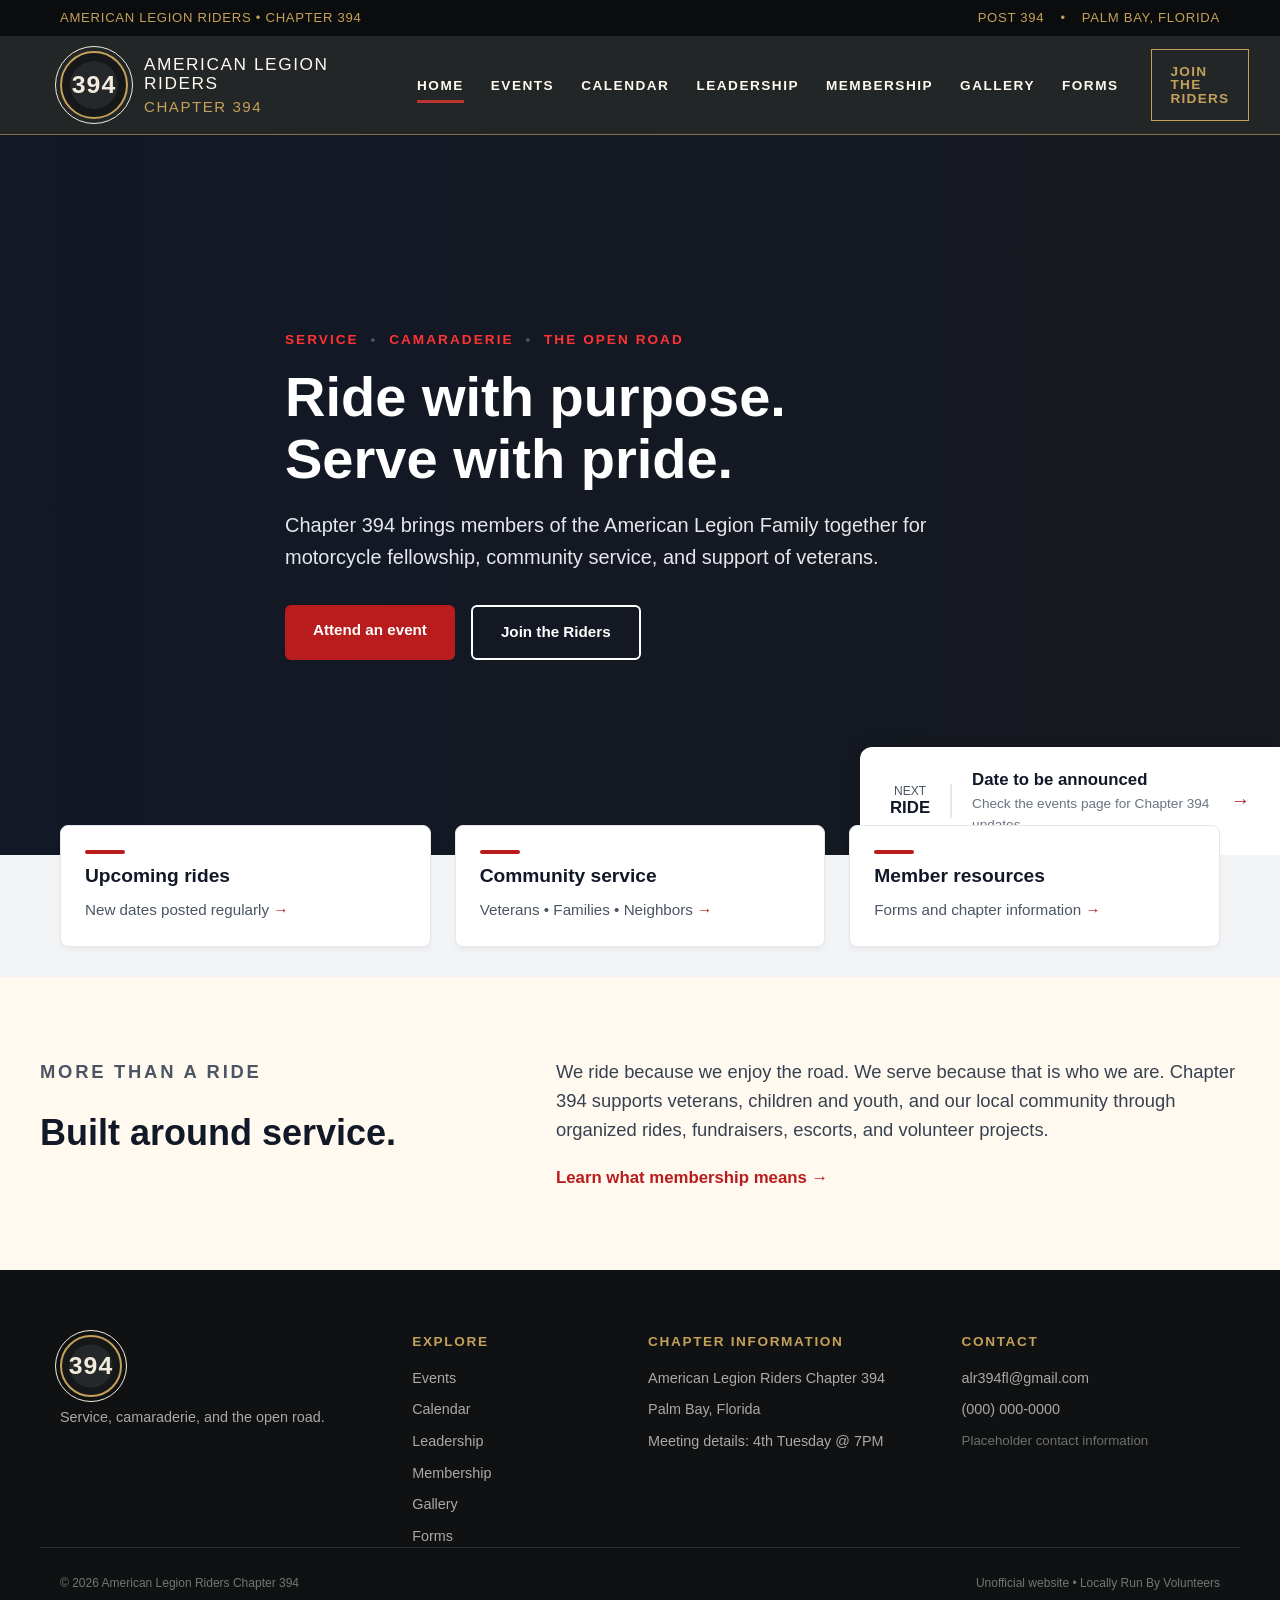
==== commit 72ff9033: "Refactor index.html to include global styles Updated HTML structure to include global styles and nav" ====
--- a/index.html
+++ b/index.html
@@ -3,9 +3,12 @@
   <head>
     <meta charset="utf-8" />
     <meta name="viewport" content="width=device-width, initial-scale=1" />
-    <!-- Replace your global style.css file with the dedicated isolated home sheet -->
+    <!-- Core layouts & global typography resets -->
+    <link rel="stylesheet" href="css/global.css" />
+    <!-- Injected Header/Navbar & Footer frames -->
+    <link rel="stylesheet" href="css/navigation.css" />
+    <!-- Homepage unique hero & banner layouts -->
     <link rel="stylesheet" href="css/page-index.css" />
-    <!-- Keep your optional script.js link if it holds other page-specific behavior animations -->
     <script src="script.js"></script> 
     <title>American Legion Riders Chapter 394</title>
     <meta name="description" content="Events, membership, leadership, galleries, and resources for American Legion Riders Chapter 394 in Palm Bay, Florida." />
--- a/css/global.css
+++ b/css/global.css
@@ -0,0 +1,81 @@
+/* ==========================================================================
+   CHAPTER 394 CORE Palettes & BASELINE RESETS
+   ========================================================================== */
+:root {
+  --charcoal: #151719;
+  --nav: #202326;
+  --cream: #f3ebdd;
+  --paper: #fff9ef;
+  --red: #9e2f2f;
+  --red-bright: #bc3531;
+  --gold: #c4a15a;
+  --muted: #a7aaac;
+  --ink: #24211d;
+  --line: #d9cdb9;
+}
+
+*, *::before, *::after {
+  box-sizing: border-box;
+  margin: 0;
+  padding: 0;
+}
+
+html {
+  scroll-behavior: smooth;
+}
+
+body {
+  background: var(--paper);
+  color: var(--ink);
+  font-family: 'Inter', -apple-system, BlinkMacSystemFont, "Segoe UI", Roboto, sans-serif;
+  overflow-x: clip;
+  font-size: 16px;
+  line-height: 1.5;
+  -webkit-font-smoothing: antialiased;
+}
+
+/* ==========================================================================
+   ACCESSIBILITY & UTILITY ELEMENTS
+   ========================================================================== */
+:focus-visible {
+  outline: 3px solid var(--gold) !important;
+  outline-offset: 3px !important;
+}
+
+.wrap {
+  width: min(1200px, 100% - 48px);
+  margin-inline: auto;
+}
+
+.section {
+  padding-block: 88px;
+}
+
+main {
+  display: block;
+  min-height: calc(100vh - 300px);
+}
+
+img, embed {
+  max-width: 100%;
+  height: auto;
+  display: block;
+}
+
+/* ==========================================================================
+   PREFERS REDUCED MOTION TRANSITIONS OVERRIDES
+   ========================================================================== */
+@media (prefers-reduced-motion: reduce) {
+  * {
+    scroll-behavior: auto !important;
+    transition: none !important;
+    transform: none !important;
+    animation: none !important;
+  }
+}
+
+/* Fluid Mobile wrappers resize rules */
+@media (max-width: 720px) {
+  .wrap { width: min(100% - 32px, 1200px); }
+  .section { padding-block: 60px; }
+}
--- a/css/navigation.css
+++ b/css/navigation.css
@@ -0,0 +1,281 @@
+/* ==========================================================================
+   NAVIGATION MODULE: UTILITY HEADER STRIP
+   ========================================================================== */
+.utility {
+  height: 36px;
+  color: var(--gold);
+  letter-spacing: .055em;
+  background: #0b0c0d;
+  font-family: 'Arial Narrow', Impact, sans-serif;
+  font-size: .82rem;
+  text-transform: uppercase;
+}
+
+.utility .wrap {
+  justify-content: space-between;
+  align-items: center;
+  height: 100%;
+  display: flex;
+}
+
+.utility-links {
+  gap: 16px;
+  display: flex;
+}
+
+/* ==========================================================================
+   NAVIGATION MODULE: SITE MAIN LINK BLOCK HEADER
+   ========================================================================== */
+.site-header {
+  z-index: 9999;
+  color: var(--paper);
+  -webkit-backdrop-filter: blur(14px);
+  backdrop-filter: blur(14px);
+  background: #1c1f21f7;
+  border-bottom: 1px solid #c4a15a99;
+  position: sticky;
+  top: 0;
+}
+
+.nav-wrap {
+  align-items: center;
+  gap: 32px;
+  height: 98px;
+  display: flex;
+}
+
+.brand-mark, .footer-mark {
+  border: 2px solid var(--gold);
+  outline: 1px solid var(--cream);
+  outline-offset: 4px;
+  width: 68px;
+  height: 68px;
+  color: var(--cream);
+  letter-spacing: .04em;
+  background: radial-gradient(circle, #25282a 0 52%, #151719 53%);
+  border-radius: 50%;
+  place-items: center;
+  font: 800 1.55rem/1 'Arial Narrow', Impact, sans-serif;
+  display: grid;
+  flex-shrink: 0;
+}
+
+.brand {
+  text-transform: uppercase;
+  letter-spacing: .09em;
+  align-items: center;
+  gap: 16px;
+  min-width: 325px;
+  font-family: 'Arial Narrow', Impact, sans-serif;
+  font-size: 1.08rem;
+  line-height: 1.05;
+  display: flex;
+  text-decoration: none;
+  color: var(--paper);
+}
+
+.brand small {
+  color: var(--gold);
+  margin-top: 7px;
+  font-size: .94rem;
+  display: block;
+}
+
+/* ==========================================================================
+   NAVIGATION MODULE: DESKTOP HYPERLINKS ACTUATORS
+   ========================================================================== */
+.desktop-nav {
+  align-items: center;
+  gap: 27px;
+  margin-left: auto;
+  display: flex;
+}
+
+.desktop-nav a {
+  text-transform: uppercase;
+  letter-spacing: .11em;
+  padding: 36px 0 34px;
+  font: 700 .85rem/1 'Arial Narrow', Impact, sans-serif;
+  position: relative;
+  text-decoration: none;
+  color: var(--paper);
+}
+
+.desktop-nav a:after {
+  content: "";
+  background: var(--red-bright);
+  height: 3px;
+  transition: right .16s ease-in-out;
+  position: absolute;
+  bottom: 24px;
+  left: 0;
+  right: 100%;
+}
+
+.desktop-nav a:hover:after, .desktop-nav a.active:after {
+  right: 0;
+}
+
+.nav-cta {
+  border: 1px solid var(--gold);
+  color: var(--gold);
+  text-transform: uppercase;
+  letter-spacing: .09em;
+  padding: 15px 19px;
+  font: 700 .85rem/1 'Arial Narrow', Impact, sans-serif;
+  transition: all .16s ease-in-out;
+  text-decoration: none;
+}
+
+.nav-cta:hover {
+  background: var(--gold);
+  color: var(--charcoal);
+  transform: translateY(-2px);
+}
+
+/* ==========================================================================
+   NAVIGATION MODULE: RESPONSIVE BURGER OVERRIDES
+   ========================================================================== */
+.mobile-menu {
+  margin-left: auto;
+  display: none;
+  position: relative;
+}
+
+.mobile-menu summary {
+  cursor: pointer;
+  border: 1px solid var(--gold);
+  align-content: center;
+  gap: 5px;
+  width: 46px;
+  height: 42px;
+  padding: 0 11px;
+  list-style: none;
+  display: grid;
+}
+.mobile-menu summary::-webkit-details-marker { display: none; }
+
+.mobile-menu summary span {
+  background: var(--cream);
+  height: 2px;
+  display: block;
+}
+
+.mobile-menu nav {
+  background: #151719;
+  border-top: 1px solid #3b3d3f;
+  padding: 12px 24px 24px;
+  display: grid;
+  position: fixed;
+  top: 134px;
+  left: 0;
+  right: 0;
+  box-shadow: 0 18px 30px #00000059;
+}
+
+.mobile-menu nav a {
+  text-transform: uppercase;
+  letter-spacing: .1em;
+  border-bottom: 1px solid #323436;
+  padding: 16px 4px;
+  font-weight: 800;
+  text-decoration: none;
+  color: var(--paper);
+}
+
+.mobile-menu nav a.active {
+  color: var(--gold);
+}
+
+/* ==========================================================================
+   NAVIGATION MODULE: SITE FOOTER STRUCTURE 
+   ========================================================================== */
+footer {
+  color: #d7d5cf;
+  background: #0f1112;
+  padding-top: 65px;
+}
+
+.footer-grid {
+  grid-template-columns: 1.15fr .7fr 1fr 1fr;
+  gap: 55px;
+  padding-bottom: 55px;
+  display: grid;
+}
+
+.footer-grid > div {
+  flex-direction: column;
+  align-items: flex-start;
+  gap: 10px;
+  display: flex;
+}
+
+.footer-grid strong {
+  color: var(--gold);
+  text-transform: uppercase;
+  letter-spacing: .12em;
+  margin-bottom: 9px;
+  font: 800 .85rem/1 'Arial Narrow', Impact, sans-serif;
+}
+
+.footer-grid a:hover {
+  color: var(--gold);
+}
+
+.footer-grid span, .footer-grid a, .footer-grid p {
+  color: #aaa9a5;
+  font-size: .9rem;
+  line-height: 1.5;
+  text-decoration: none;
+}
+
+.footer-grid small {
+  color: #6f716f;
+}
+
+.footer-mark {
+  width: 62px;
+  height: 62px;
+}
+
+.footer-bottom {
+  color: #747675;
+  border-top: 1px solid #2a2c2e;
+  justify-content: space-between;
+  align-items: center;
+  gap: 24px;
+  min-height: 70px;
+  font-size: .75rem;
+  display: flex;
+}
+
+/* ==========================================================================
+   RESPONSIVE DESIGN VIEWPORT SCALE HOOKS
+   ========================================================================== */
+@media (max-width: 1050px) {
+  .desktop-nav, .nav-cta { display: none !important; }
+  .mobile-menu { display: block !important; }
+  .brand { min-width: 0; }
+  .footer-grid { grid-template-columns: repeat(2, 1fr); gap: 32px; }
+}
+
+@media (max-width: 720px) {
+  .utility { height: 32px; font-size: .7rem; }
+  .utility-links { display: none !important; }
+  .nav-wrap { height: 78px; }
+  .brand-mark { outline-offset: 2px; width: 50px; height: 50px; font-size: 1.15rem; }
+  .brand { gap: 12px; font-size: .8rem; }
+  .brand small { margin-top: 5px; font-size: .72rem; }
+  .mobile-menu nav { padding-inline: 20px; top: 110px; overflow-x: hidden; }
+  .mobile-menu nav a {
+    letter-spacing: .06em;
+    white-space: normal;
+    overflow-wrap: anywhere;
+    width: 100%;
+    padding-right: 28px;
+    font-size: clamp(.88rem, 4vw, 1rem);
+    line-height: 1.3;
+  }
+  .footer-grid { grid-template-columns: 1fr; gap: 32px; }
+  .footer-bottom { flex-direction: column; align-items: flex-start; gap: 12px; }
+}
